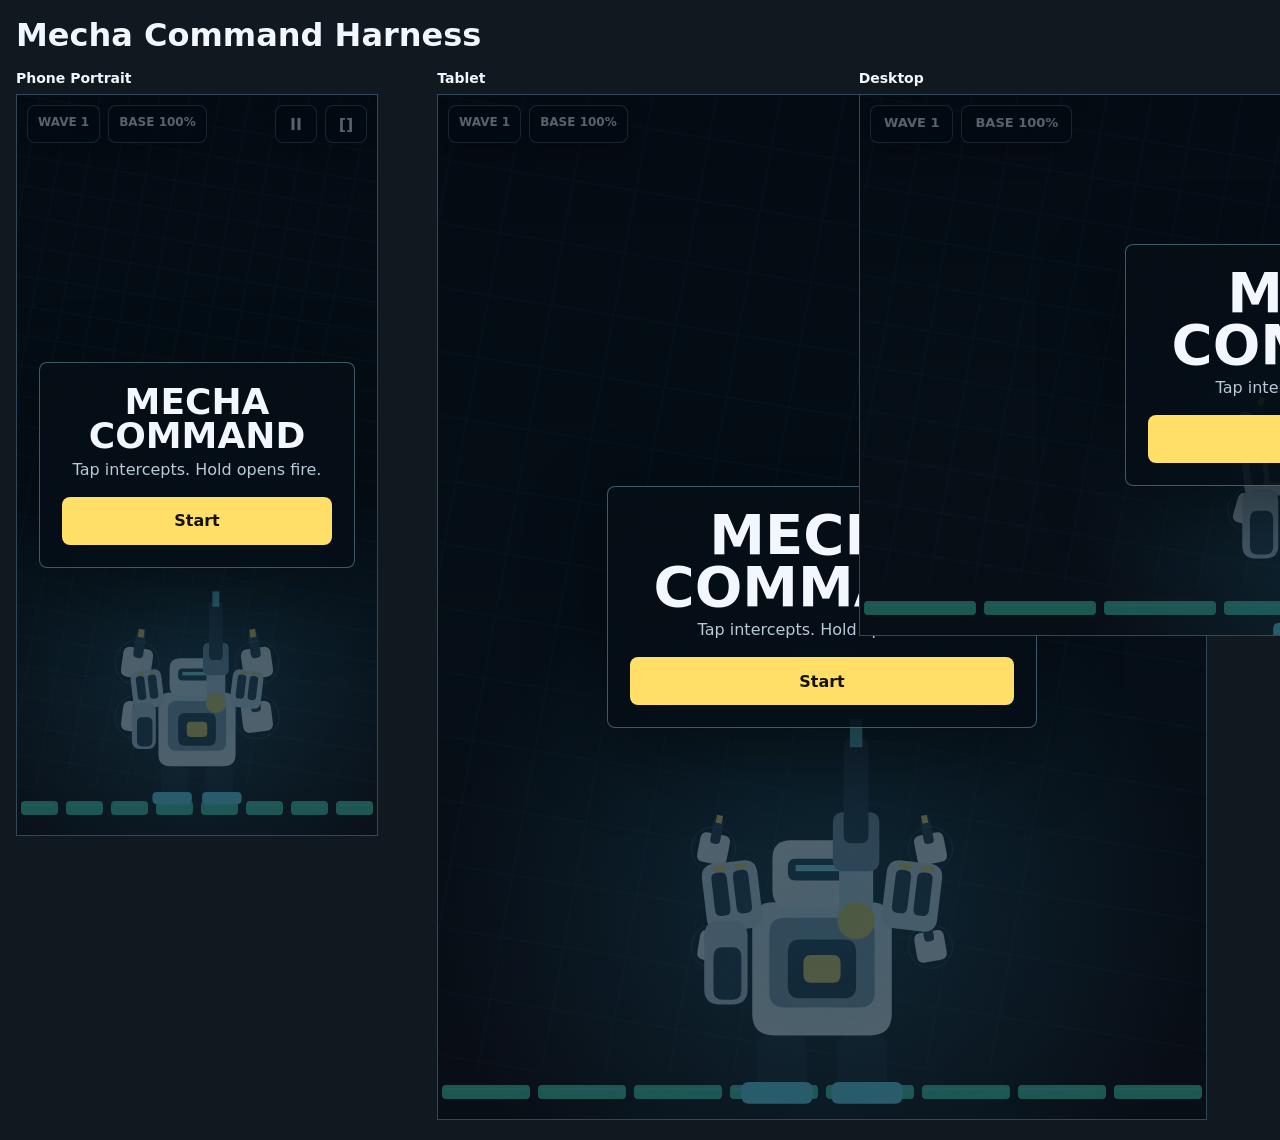
==== harness.html @ 09be35e2 "Initial Mecha Command prototype" ====
<!doctype html>
<html lang="en">
<head>
  <meta charset="utf-8">
  <meta name="viewport" content="width=device-width, initial-scale=1">
  <title>Mecha Command Harness</title>
  <style>
    body { margin: 0; font-family: system-ui, sans-serif; background: #101820; color: #f2f6ff; }
    iframe { border: 1px solid #31485a; background: #071016; }
    .wrap { display: grid; gap: 16px; padding: 16px; grid-template-columns: repeat(auto-fit, minmax(300px, 1fr)); }
    h1 { margin: 16px 16px 0; }
    h2 { font-size: 14px; margin: 0 0 8px; }
  </style>
</head>
<body>
  <h1>Mecha Command Harness</h1>
  <div class="wrap">
    <section><h2>Phone Portrait</h2><iframe src="index.html" width="360" height="740"></iframe></section>
    <section><h2>Tablet</h2><iframe src="index.html" width="768" height="1024"></iframe></section>
    <section><h2>Desktop</h2><iframe src="index.html" width="960" height="540"></iframe></section>
  </div>
</body>
</html>
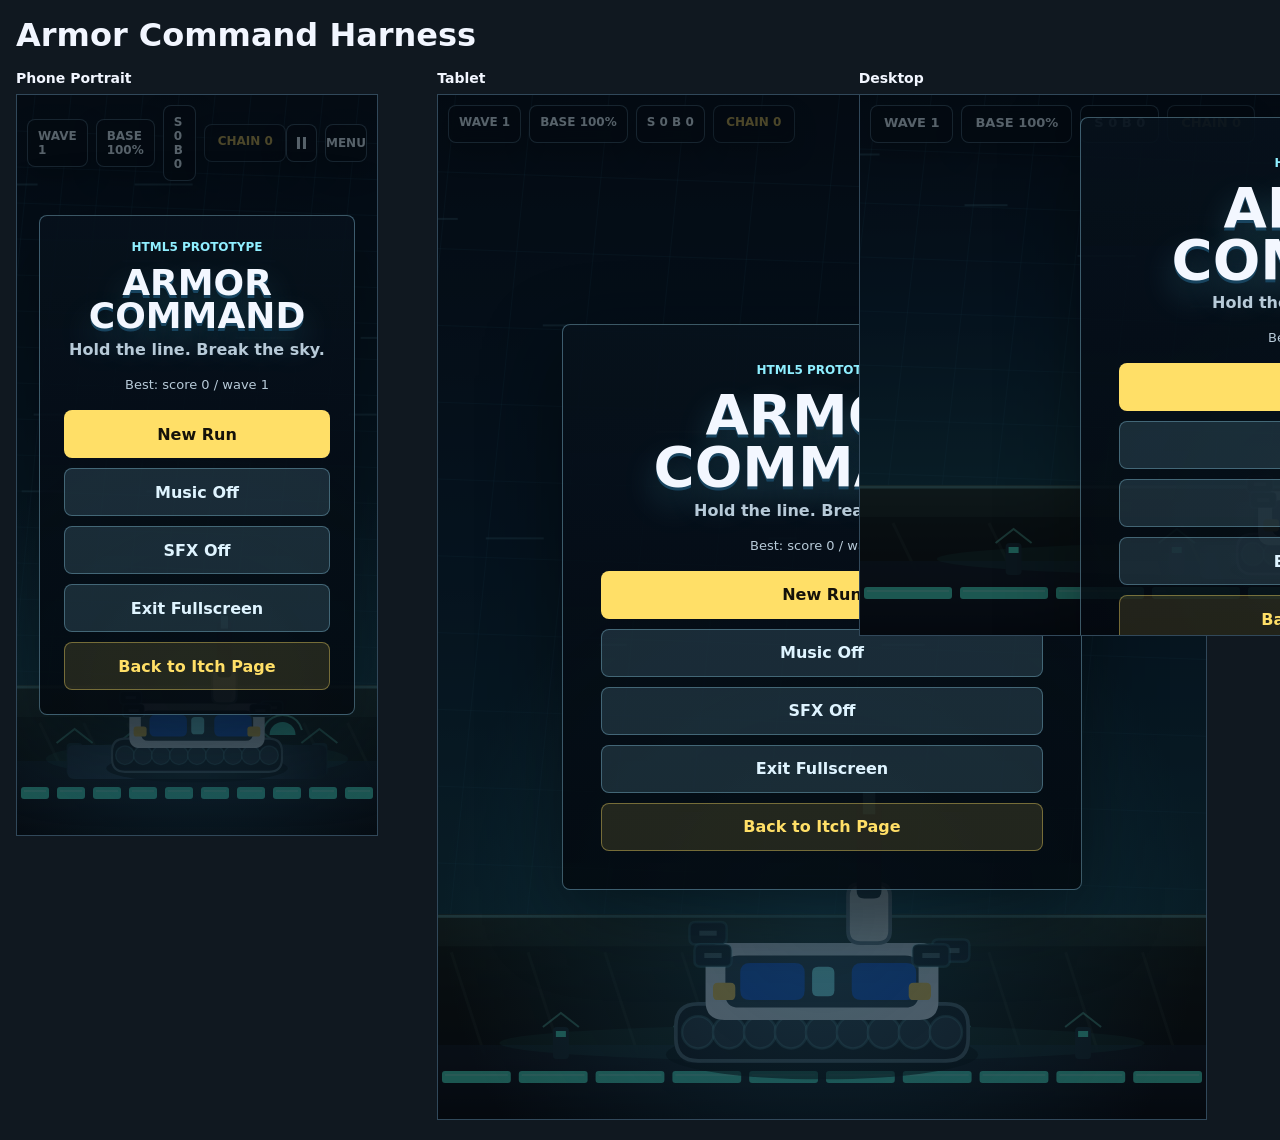
==== commit 958ea786: "Add project manifest and repository hygiene" ====
--- a/harness.html
+++ b/harness.html
@@ -3,7 +3,7 @@
 <head>
   <meta charset="utf-8">
   <meta name="viewport" content="width=device-width, initial-scale=1">
-  <title>Mecha Command Harness</title>
+  <title>Armor Command Harness</title>
   <style>
     body { margin: 0; font-family: system-ui, sans-serif; background: #101820; color: #f2f6ff; }
     iframe { border: 1px solid #31485a; background: #071016; }
@@ -13,7 +13,7 @@
   </style>
 </head>
 <body>
-  <h1>Mecha Command Harness</h1>
+  <h1>Armor Command Harness</h1>
   <div class="wrap">
     <section><h2>Phone Portrait</h2><iframe src="index.html" width="360" height="740"></iframe></section>
     <section><h2>Tablet</h2><iframe src="index.html" width="768" height="1024"></iframe></section>
